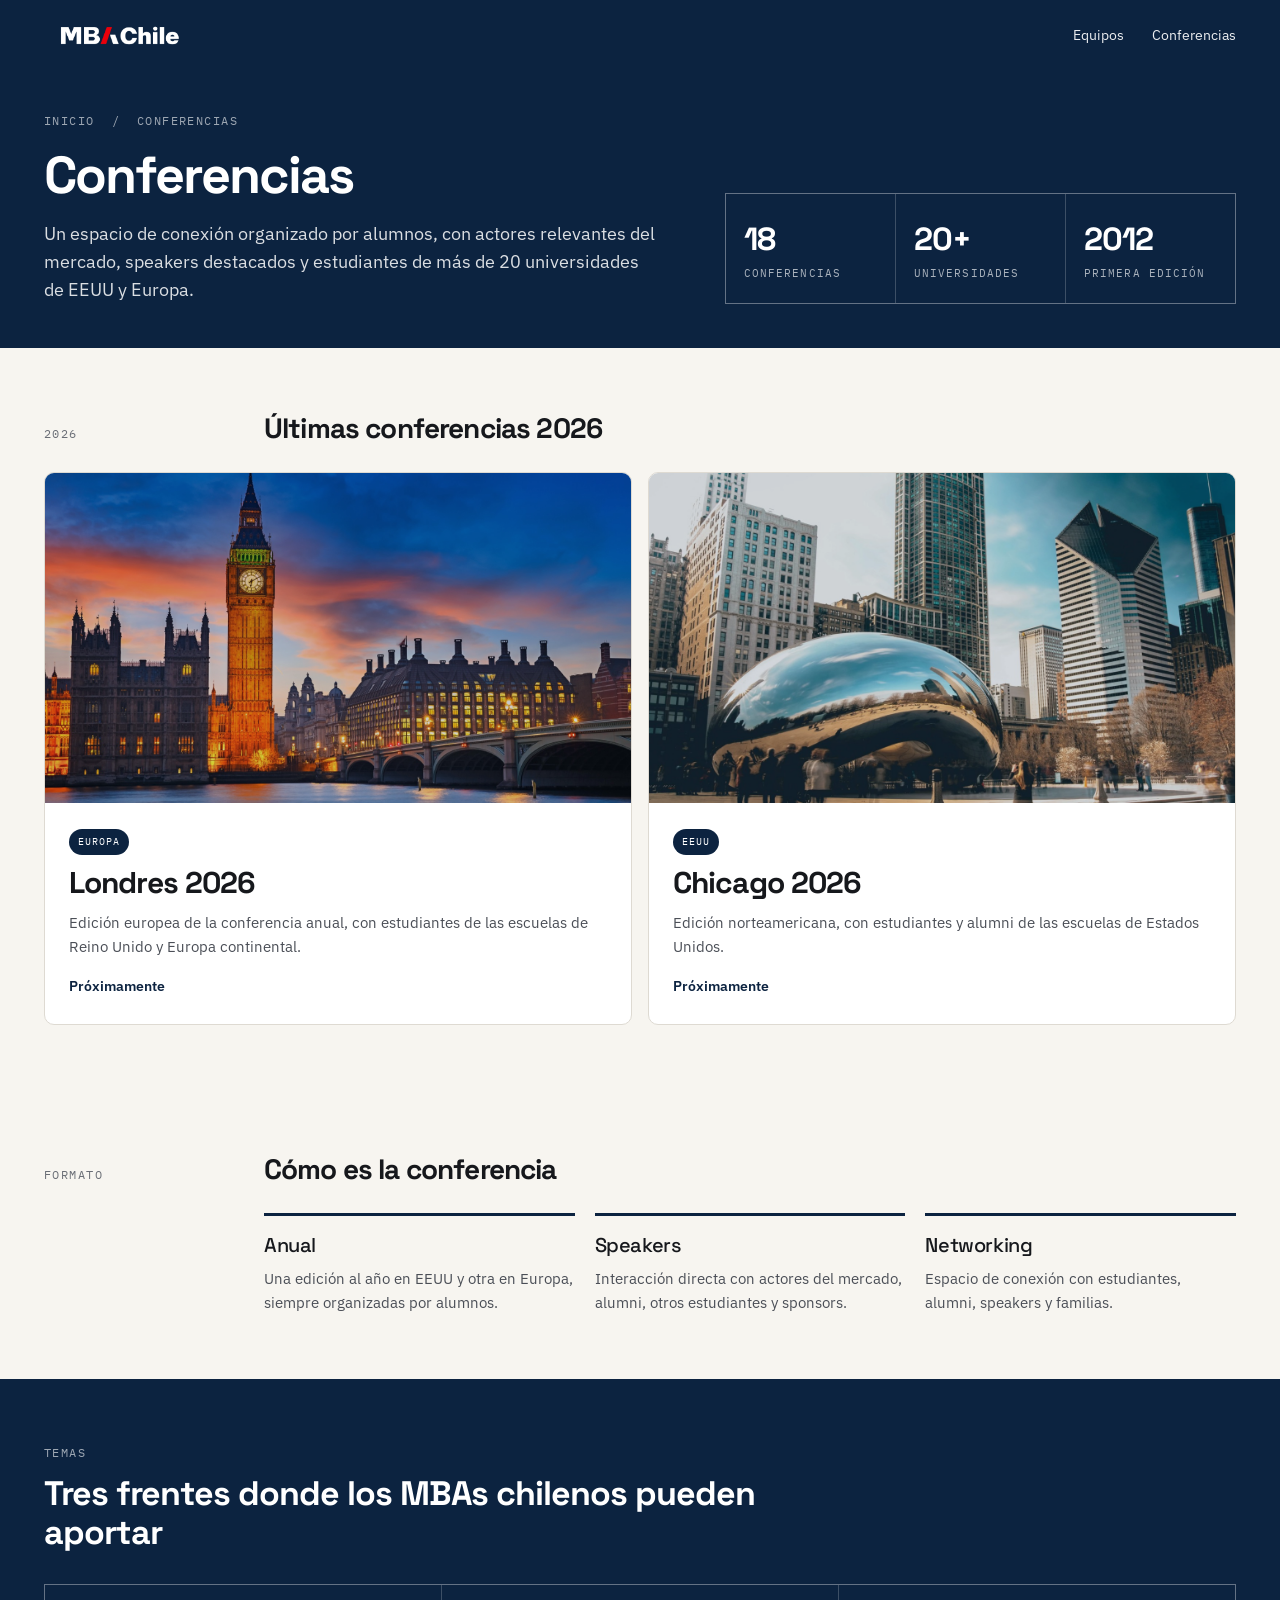
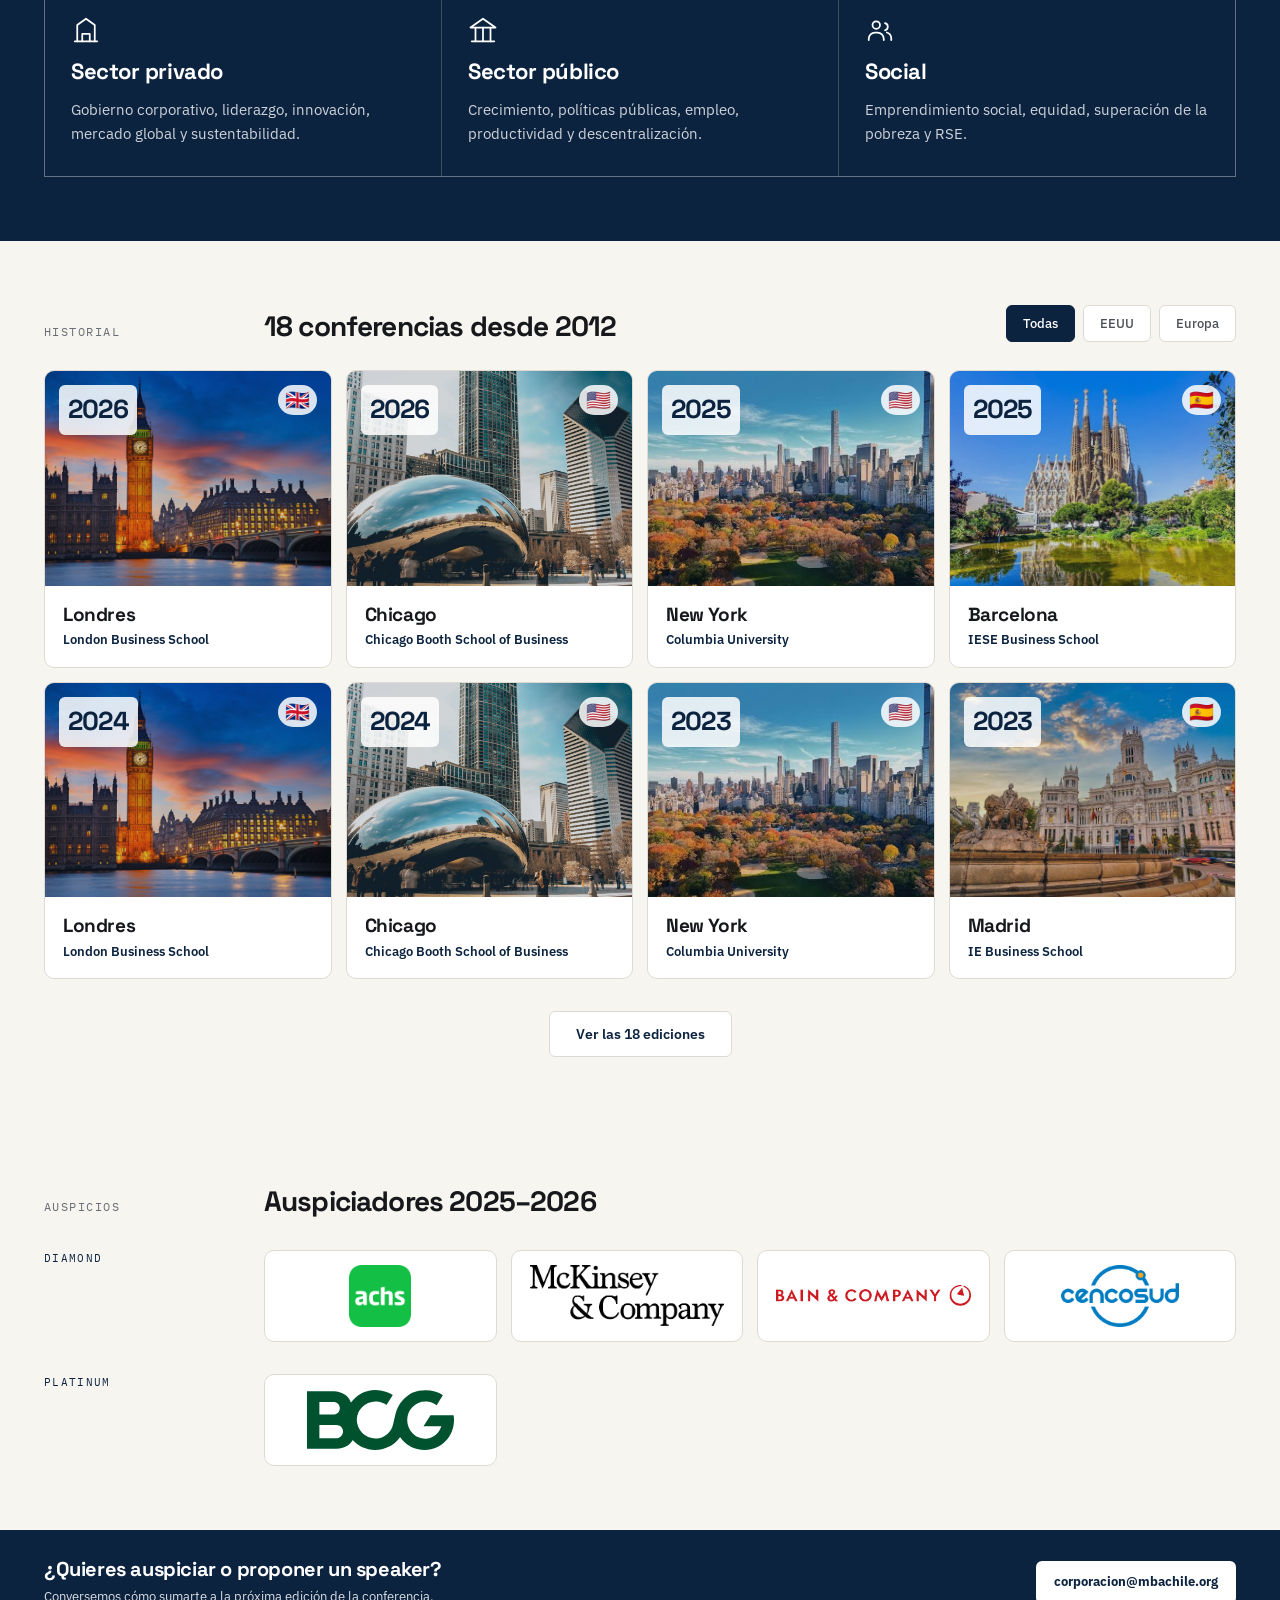
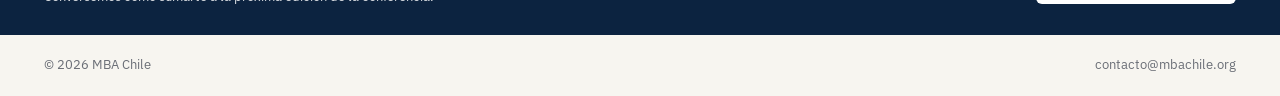
==== conferencias/index.html @ 824e89d0 "Agrega la página /conferencias según handoff de diseño - Nueva página con encabezado azul + contador" ====
<!DOCTYPE html>
<html lang="es">
<head>
  <meta charset="UTF-8">
  <meta name="viewport" content="width=device-width, initial-scale=1.0">
  <title>Conferencias — MBA Chile</title>
  <meta name="description" content="Un espacio de conexión organizado por alumnos, con actores relevantes del mercado, speakers destacados y estudiantes de más de 20 universidades de EEUU y Europa.">
  <link rel="preconnect" href="https://fonts.googleapis.com">
  <link rel="preconnect" href="https://fonts.gstatic.com" crossorigin>
  <link href="https://fonts.googleapis.com/css2?family=IBM+Plex+Sans:wght@300;400;500;600&family=IBM+Plex+Mono:wght@400;500&family=Space+Grotesk:wght@400;500;700&display=swap" rel="stylesheet">
  <link rel="stylesheet" href="../css/style.css">
</head>
<body>

  <div class="home-wrap">

    <header class="home-header">
      <a href="/" class="home-logo">
        <img src="../img/logo-blanco.png" alt="MBA Chile" class="home-logo-img">
      </a>
      <nav class="home-nav">
        <div class="home-nav-item">
          <a href="/#equipos">Equipos</a>
          <div class="home-nav-dropdown">
            <div class="home-nav-dropdown-inner">
              <a href="/directorio">Directorio</a>
            </div>
          </div>
        </div>
        <a href="/conferencias">Conferencias</a>
      </nav>
    </header>

    <main>
      <section class="dir-hero conf-hero">
        <div class="dir-hero-main">
          <div class="dir-breadcrumb"><a href="/">Inicio</a> &nbsp;/&nbsp; Conferencias</div>
          <h1>Conferencias</h1>
          <p>Un espacio de conexión organizado por alumnos, con actores relevantes del mercado, speakers destacados y estudiantes de más de 20 universidades de EEUU y Europa.</p>
        </div>
        <div class="dir-counters">
          <div class="dir-counter"><div class="dir-counter-num">18</div><div class="dir-counter-label">Conferencias</div></div>
          <div class="dir-counter"><div class="dir-counter-num">20+</div><div class="dir-counter-label">Universidades</div></div>
          <div class="dir-counter"><div class="dir-counter-num">2012</div><div class="dir-counter-label">Primera edición</div></div>
        </div>
      </section>

      <section class="home-section conf-stack-28">
        <div class="home-row home-row-baseline">
          <div class="home-label">2026</div>
          <h2 class="conf-h2">Últimas conferencias 2026</h2>
        </div>

        <div class="conf-latest-grid">
          <div class="conf-latest-card">
            <div class="conf-latest-photo has-photo" style="background-image: url('../img/conferencias/londres.jpg')"></div>
            <div class="conf-latest-body">
              <span class="conf-region-badge">EUROPA</span>
              <h3>Londres 2026</h3>
              <p>Edición europea de la conferencia anual, con estudiantes de las escuelas de Reino Unido y Europa continental.</p>
              <span class="conf-cta-link">Próximamente</span>
            </div>
          </div>

          <div class="conf-latest-card">
            <div class="conf-latest-photo has-photo" style="background-image: url('../img/conferencias/chicago.jpg')"></div>
            <div class="conf-latest-body">
              <span class="conf-region-badge">EEUU</span>
              <h3>Chicago 2026</h3>
              <p>Edición norteamericana, con estudiantes y alumni de las escuelas de Estados Unidos.</p>
              <span class="conf-cta-link">Próximamente</span>
            </div>
          </div>
        </div>
      </section>

      <section class="home-section conf-stack-28">
        <div class="home-row home-row-baseline">
          <div class="home-label">Formato</div>
          <h2 class="conf-h2">Cómo es la conferencia</h2>
        </div>

        <div class="home-row">
          <div></div>
          <div class="home-pilares-grid">
            <div class="home-pilar">
              <h3>Anual</h3>
              <p>Una edición al año en EEUU y otra en Europa, siempre organizadas por alumnos.</p>
            </div>
            <div class="home-pilar">
              <h3>Speakers</h3>
              <p>Interacción directa con actores del mercado, alumni, otros estudiantes y sponsors.</p>
            </div>
            <div class="home-pilar">
              <h3>Networking</h3>
              <p>Espacio de conexión con estudiantes, alumni, speakers y familias.</p>
            </div>
          </div>
        </div>
      </section>

      <section class="conf-temas">
        <div class="conf-temas-head">
          <span class="home-label conf-label-light">Temas</span>
          <h2 class="conf-h2 conf-temas-title">Tres frentes donde los MBAs chilenos pueden aportar</h2>
        </div>
        <div class="conf-temas-grid">
          <div class="conf-tema">
            <svg width="30" height="30" viewBox="0 0 24 24" fill="none" stroke="#fff" stroke-width="1.4" stroke-linecap="round" stroke-linejoin="round" aria-hidden="true"><path d="M3 21h18"></path><path d="M5 21V8l7-5 7 5v13"></path><path d="M9 21v-6h6v6"></path></svg>
            <h3>Sector privado</h3>
            <p>Gobierno corporativo, liderazgo, innovación, mercado global y sustentabilidad.</p>
          </div>
          <div class="conf-tema">
            <svg width="30" height="30" viewBox="0 0 24 24" fill="none" stroke="#fff" stroke-width="1.4" stroke-linecap="round" stroke-linejoin="round" aria-hidden="true"><path d="M3 21h18"></path><path d="M6 21V10m6 11V10m6 11V10"></path><path d="M2 10h20L12 3 2 10z"></path></svg>
            <h3>Sector público</h3>
            <p>Crecimiento, políticas públicas, empleo, productividad y descentralización.</p>
          </div>
          <div class="conf-tema">
            <svg width="30" height="30" viewBox="0 0 24 24" fill="none" stroke="#fff" stroke-width="1.4" stroke-linecap="round" stroke-linejoin="round" aria-hidden="true"><path d="M9 11a3 3 0 1 0 0-6 3 3 0 0 0 0 6z"></path><path d="M3 20v-1a5 5 0 0 1 5-5h2a5 5 0 0 1 5 5v1"></path><path d="M16 6.5a3 3 0 0 1 0 5.8"></path><path d="M17.5 14a5 5 0 0 1 3.5 4.8V20"></path></svg>
            <h3>Social</h3>
            <p>Emprendimiento social, equidad, superación de la pobreza y RSE.</p>
          </div>
        </div>
      </section>

      <section id="ediciones" class="home-section conf-historial">
        <div class="conf-historial-head">
          <div class="home-row home-row-baseline conf-historial-title-row">
            <div class="home-label">Historial</div>
            <h2 class="conf-h2">18 conferencias desde 2012</h2>
          </div>
          <div class="conf-filters" role="group" aria-label="Filtrar historial de conferencias">
            <button type="button" class="conf-filter-btn is-active" data-filter="todas" aria-pressed="true">Todas</button>
            <button type="button" class="conf-filter-btn" data-filter="EEUU" aria-pressed="false">EEUU</button>
            <button type="button" class="conf-filter-btn" data-filter="Europa" aria-pressed="false">Europa</button>
          </div>
        </div>

        <div class="conf-editions-grid" id="confEditionsGrid">
          <article class="conf-edition-card" data-region="Europa">
            <div class="conf-edition-photo has-photo" style="background-image: url('../img/conferencias/londres.jpg')"><span class="conf-edition-year">2026</span><span class="conf-edition-flag">🇬🇧</span></div>
            <div class="conf-edition-body"><h3>Londres</h3><div class="conf-edition-sede">London Business School</div></div>
          </article>
          <article class="conf-edition-card" data-region="EEUU">
            <div class="conf-edition-photo has-photo" style="background-image: url('../img/conferencias/chicago.jpg')"><span class="conf-edition-year">2026</span><span class="conf-edition-flag">🇺🇸</span></div>
            <div class="conf-edition-body"><h3>Chicago</h3><div class="conf-edition-sede">Chicago Booth School of Business</div></div>
          </article>
          <article class="conf-edition-card" data-region="EEUU">
            <div class="conf-edition-photo has-photo" style="background-image: url('../img/conferencias/new-york.jpg')"><span class="conf-edition-year">2025</span><span class="conf-edition-flag">🇺🇸</span></div>
            <div class="conf-edition-body"><h3>New York</h3><div class="conf-edition-sede">Columbia University</div></div>
          </article>
          <article class="conf-edition-card" data-region="Europa">
            <div class="conf-edition-photo has-photo" style="background-image: url('../img/conferencias/barcelona.jpg')"><span class="conf-edition-year">2025</span><span class="conf-edition-flag">🇪🇸</span></div>
            <div class="conf-edition-body"><h3>Barcelona</h3><div class="conf-edition-sede">IESE Business School</div></div>
          </article>
          <article class="conf-edition-card" data-region="Europa">
            <div class="conf-edition-photo has-photo" style="background-image: url('../img/conferencias/londres.jpg')"><span class="conf-edition-year">2024</span><span class="conf-edition-flag">🇬🇧</span></div>
            <div class="conf-edition-body"><h3>Londres</h3><div class="conf-edition-sede">London Business School</div></div>
          </article>
          <article class="conf-edition-card" data-region="EEUU">
            <div class="conf-edition-photo has-photo" style="background-image: url('../img/conferencias/chicago.jpg')"><span class="conf-edition-year">2024</span><span class="conf-edition-flag">🇺🇸</span></div>
            <div class="conf-edition-body"><h3>Chicago</h3><div class="conf-edition-sede">Chicago Booth School of Business</div></div>
          </article>
          <article class="conf-edition-card" data-region="EEUU">
            <div class="conf-edition-photo has-photo" style="background-image: url('../img/conferencias/new-york.jpg')"><span class="conf-edition-year">2023</span><span class="conf-edition-flag">🇺🇸</span></div>
            <div class="conf-edition-body"><h3>New York</h3><div class="conf-edition-sede">Columbia University</div></div>
          </article>
          <article class="conf-edition-card" data-region="Europa">
            <div class="conf-edition-photo has-photo" style="background-image: url('../img/conferencias/madrid.jpg')"><span class="conf-edition-year">2023</span><span class="conf-edition-flag">🇪🇸</span></div>
            <div class="conf-edition-body"><h3>Madrid</h3><div class="conf-edition-sede">IE Business School</div></div>
          </article>
          <article class="conf-edition-card" data-region="EEUU">
            <div class="conf-edition-photo has-photo" style="background-image: url('../img/conferencias/san-francisco.jpg')"><span class="conf-edition-year">2022</span><span class="conf-edition-flag">🇺🇸</span></div>
            <div class="conf-edition-body"><h3>San Francisco</h3><div class="conf-edition-sede">UC Berkeley · Haas School of Business</div></div>
          </article>
          <article class="conf-edition-card" data-region="Virtual">
            <div class="conf-edition-photo has-photo" style="background-image: url('../img/conferencias/online.jpg')"><span class="conf-edition-year">2021</span><span class="conf-edition-flag">🌐</span></div>
            <div class="conf-edition-body"><h3>Online</h3><div class="conf-edition-sede">Formato virtual</div></div>
          </article>
          <article class="conf-edition-card" data-region="EEUU">
            <div class="conf-edition-photo has-photo" style="background-image: url('../img/conferencias/new-york.jpg')"><span class="conf-edition-year">2019</span><span class="conf-edition-flag">🇺🇸</span></div>
            <div class="conf-edition-body"><h3>New York</h3><div class="conf-edition-sede">Columbia University</div></div>
          </article>
          <article class="conf-edition-card" data-region="EEUU">
            <div class="conf-edition-photo has-photo" style="background-image: url('../img/conferencias/chicago.jpg')"><span class="conf-edition-year">2018</span><span class="conf-edition-flag">🇺🇸</span></div>
            <div class="conf-edition-body"><h3>Chicago</h3><div class="conf-edition-sede">Chicago Booth School of Business</div></div>
          </article>
          <article class="conf-edition-card" data-region="EEUU">
            <div class="conf-edition-photo has-photo" style="background-image: url('../img/conferencias/durham.jpg')"><span class="conf-edition-year">2017</span><span class="conf-edition-flag">🇺🇸</span></div>
            <div class="conf-edition-body"><h3>Durham</h3><div class="conf-edition-sede">Duke Fuqua School of Business</div></div>
          </article>
          <article class="conf-edition-card" data-region="EEUU">
            <div class="conf-edition-photo has-photo" style="background-image: url('../img/conferencias/los-angeles.jpg')"><span class="conf-edition-year">2016</span><span class="conf-edition-flag">🇺🇸</span></div>
            <div class="conf-edition-body"><h3>Los Angeles</h3><div class="conf-edition-sede">UCLA Anderson School of Management</div></div>
          </article>
          <article class="conf-edition-card" data-region="EEUU">
            <div class="conf-edition-photo has-photo" style="background-image: url('../img/conferencias/chicago.jpg')"><span class="conf-edition-year">2015</span><span class="conf-edition-flag">🇺🇸</span></div>
            <div class="conf-edition-body"><h3>Chicago</h3><div class="conf-edition-sede">Kellogg School of Management</div></div>
          </article>
          <article class="conf-edition-card" data-region="EEUU">
            <div class="conf-edition-photo has-photo" style="background-image: url('../img/conferencias/boston.jpg')"><span class="conf-edition-year">2014</span><span class="conf-edition-flag">🇺🇸</span></div>
            <div class="conf-edition-body"><h3>Boston</h3><div class="conf-edition-sede">Universidad de Harvard</div></div>
          </article>
          <article class="conf-edition-card" data-region="EEUU">
            <div class="conf-edition-photo has-photo" style="background-image: url('../img/conferencias/chicago.jpg')"><span class="conf-edition-year">2013</span><span class="conf-edition-flag">🇺🇸</span></div>
            <div class="conf-edition-body"><h3>Chicago</h3><div class="conf-edition-sede">University of Chicago</div></div>
          </article>
          <article class="conf-edition-card" data-region="EEUU">
            <div class="conf-edition-photo has-photo" style="background-image: url('../img/conferencias/boston.jpg')"><span class="conf-edition-year">2012</span><span class="conf-edition-flag">🇺🇸</span></div>
            <div class="conf-edition-body"><h3>Boston</h3><div class="conf-edition-sede">Massachusetts Institute of Technology</div></div>
          </article>
        </div>

        <div class="conf-vermas-wrap" id="confVerMasWrap">
          <button type="button" class="conf-vermas-btn" id="confVerMasBtn">Ver las 18 ediciones</button>
        </div>
      </section>

      <section class="home-section conf-stack-32">
        <div class="home-row home-row-baseline">
          <div class="home-label">Auspicios</div>
          <h2 class="conf-h2">Auspiciadores 2025–2026</h2>
        </div>

        <div class="conf-sponsor-tier">
          <div class="conf-tier-label conf-tier-label-azul">Diamond</div>
          <div class="conf-logo-grid">
            <div class="conf-logo-slot"><img src="../img/sponsors/achs.png" alt="ACHS"></div>
            <div class="conf-logo-slot"><img src="../img/sponsors/mckinsey.png" alt="McKinsey & Company"></div>
            <div class="conf-logo-slot"><img src="../img/sponsors/bain.png" alt="Bain & Company"></div>
            <div class="conf-logo-slot"><img src="../img/sponsors/cencosud.png" alt="Cencosud"></div>
          </div>
        </div>

        <div class="conf-sponsor-tier">
          <div class="conf-tier-label conf-tier-label-azul">Platinum</div>
          <div class="conf-logo-grid">
            <div class="conf-logo-slot"><img src="../img/sponsors/bcg.svg" alt="BCG"></div>
          </div>
        </div>
      </section>

      <section id="contacto" class="dir-cta">
        <div>
          <h2>¿Quieres auspiciar o proponer un speaker?</h2>
          <p>Conversemos cómo sumarte a la próxima edición de la conferencia.</p>
        </div>
        <a href="mailto:corporacion@mbachile.org" class="dir-cta-btn">corporacion@mbachile.org</a>
      </section>
    </main>

    <footer class="home-footer">
      <span>© <span id="year"></span> MBA Chile</span>
      <a href="mailto:contacto@mbachile.org">contacto@mbachile.org</a>
    </footer>

  </div>

  <script src="../js/main.js"></script>
  <script src="../js/conferencias.js"></script>
</body>
</html>
---- css/style.css ----
/* ============ Variables / tema ============ */
:root {
  --color-bg-dark: #1a1d33;
  --color-bg-dark-alt: #21254a;
  --color-bg-light: #ffffff;
  --color-text-light: #ffffff;
  --color-text-muted: #abadbd;
  --color-text-dark: #1a1d33;
  --color-accent: #e0293a;
  --font-main: 'Jost', -apple-system, 'Segoe UI', Roboto, Arial, sans-serif;
}

/* ============ Reset básico ============ */
* { box-sizing: border-box; margin: 0; padding: 0; }

html { scroll-behavior: smooth; }

body {
  font-family: var(--font-main);
  color: var(--color-text-dark);
  background: var(--color-bg-light);
  line-height: 1.6;
}

img { max-width: 100%; display: block; }

a { text-decoration: none; color: inherit; }

ul { list-style: none; }

h1, h2, h3 {
  font-weight: 600;
  line-height: 1.15;
}

/* ============================================================
   HOME — rediseño (mbachile.org)
   Namespaced under .home-wrap to avoid touching shared/legacy
   classes (.hero, .logo, .container, /directorio, etc.)
   ============================================================ */
.home-wrap {
  --mba-azul: #0C2340;
  --mba-tinta: #16181C;
  --mba-tinta-media: #4B4F57;
  --mba-tinta-suave: #6A6E76;
  --mba-hueso: #F7F5F0;
  --mba-borde: #DEDAD2;
  --content-pad: max(44px, calc((100% - 1440px) / 2 + 44px));

  overflow: hidden;
  background: var(--mba-hueso);
  color: var(--mba-tinta);
  font-family: 'IBM Plex Sans', system-ui, sans-serif;
}

.home-wrap a { color: inherit; text-decoration: none; }
.home-wrap a:hover { opacity: .78; }
.home-wrap h1, .home-wrap h2, .home-wrap h3 { font-weight: 700; line-height: 1.15; }

/* ---- Header ---- */
.home-header {
  display: flex;
  align-items: center;
  justify-content: space-between;
  padding: 10px var(--content-pad);
  background: var(--mba-azul);
}

.home-logo { display: flex; align-items: center; }
.home-logo-img { height: 51px; width: auto; display: block; }

.home-nav { display: flex; gap: 28px; font-size: 14px; color: rgba(255,255,255,.92); }

.home-nav-item { position: relative; }

.home-nav-dropdown {
  position: absolute;
  top: 100%;
  right: 0;
  padding-top: 12px;
  opacity: 0;
  visibility: hidden;
  transform: translateY(-4px);
  transition: opacity .15s ease, transform .15s ease, visibility .15s;
  z-index: 20;
}

.home-nav-item:hover .home-nav-dropdown,
.home-nav-item:focus-within .home-nav-dropdown {
  opacity: 1;
  visibility: visible;
  transform: translateY(0);
}

.home-nav-dropdown-inner {
  background: #fff;
  border: 1px solid var(--mba-borde);
  border-radius: 8px;
  padding: 6px;
  min-width: 150px;
  box-shadow: 0 12px 24px rgba(12,35,64,.18);
}

.home-nav-dropdown a {
  display: block;
  padding: 8px 12px;
  border-radius: 6px;
  font-size: 14px;
  color: var(--mba-tinta);
}
.home-nav-dropdown a:hover { background: var(--mba-hueso); opacity: 1; }

/* ---- Hero ---- */
.home-hero {
  position: relative;
  min-height: 406px;
  display: flex;
  align-items: center;
  background-color: var(--mba-azul);
  background-image: url('../img/foto-comunidad.png');
  background-size: cover;
  background-position: center 35%;
}

.home-hero-veil { position: absolute; inset: 0; }
.home-hero-veil-1 {
  background: linear-gradient(90deg, rgba(10,30,58,.93) 0%, rgba(10,30,58,.86) 48%, rgba(10,30,58,.62) 100%);
  mix-blend-mode: multiply;
}
.home-hero-veil-2 {
  background: linear-gradient(90deg, rgba(12,35,64,.55) 0%, rgba(12,35,64,.18) 60%, rgba(12,35,64,.35) 100%);
}

.home-hero-content {
  position: relative;
  padding: 56px var(--content-pad);
  display: flex;
  flex-direction: column;
  gap: 18px;
  align-items: flex-start;
  color: #fff;
}

.home-hero-content h1 {
  margin: 0;
  font-family: 'Space Grotesk', sans-serif;
  font-weight: 700;
  font-size: 42px;
  line-height: 1.1;
  letter-spacing: -.03em;
  max-width: 27ch;
  text-wrap: balance;
}

.home-hero-content p {
  margin: 0;
  font-size: 19px;
  line-height: 1.55;
  color: #fff;
  max-width: 56ch;
}

/* ---- Sección genérica (misión/pilares, equipos, mapa) ---- */
.home-section { padding: 64px var(--content-pad); }

/* ---- Misión + Pilares ---- */
.home-mission-pilares {
  background: #fff;
  border-bottom: 1px solid var(--mba-borde);
  display: flex;
  flex-direction: column;
  gap: 44px;
}

.home-row {
  display: grid;
  grid-template-columns: 180px 1fr;
  gap: 40px;
  align-items: start;
}

.home-label {
  font-family: 'IBM Plex Mono', monospace;
  font-size: 12px;
  letter-spacing: .12em;
  text-transform: uppercase;
  color: var(--mba-tinta-suave);
}

.home-mission-text {
  margin: 0;
  font-family: 'Space Grotesk', sans-serif;
  font-weight: 400;
  font-size: 18px;
  line-height: 1.5;
  letter-spacing: -.01em;
  max-width: none;
  text-wrap: pretty;
}

.home-pilares-grid {
  display: grid;
  grid-template-columns: repeat(3, minmax(0,1fr));
  gap: 20px;
}

.home-pilar {
  border-top: 3px solid var(--mba-azul);
  padding-top: 18px;
  display: flex;
  flex-direction: column;
  gap: 10px;
}

.home-pilar h3 {
  margin: 0;
  font-family: 'Space Grotesk', sans-serif;
  font-weight: 500;
  font-size: 20px;
  letter-spacing: -.02em;
}

.home-pilar p {
  margin: 0;
  font-size: 15px;
  line-height: 1.6;
  color: var(--mba-tinta-media);
}

/* ---- Equipos ---- */
.home-equipos { display: flex; flex-direction: column; gap: 24px; }

.home-equipos-header {
  display: flex;
  align-items: baseline;
  justify-content: space-between;
}

.home-equipos-header h2 {
  margin: 0;
  font-family: 'Space Grotesk', sans-serif;
  font-size: 34px;
  letter-spacing: -.03em;
}

.home-equipos-header span {
  font-size: 14px;
  color: var(--mba-tinta-suave);
}

.home-equipos-grid {
  display: grid;
  grid-template-columns: repeat(2, minmax(0,1fr));
  gap: 14px;
}

.home-team-card {
  background: #fff;
  border: 1px solid var(--mba-borde);
  border-radius: 10px;
  padding: 24px;
  display: flex;
  flex-direction: column;
  gap: 8px;
}

.home-team-card-top {
  display: flex;
  align-items: center;
  justify-content: space-between;
}

.home-team-card h3 {
  margin: 0;
  font-family: 'Space Grotesk', sans-serif;
  font-size: 19px;
  letter-spacing: -.02em;
}

.home-team-card p {
  margin: 0;
  font-size: 14px;
  line-height: 1.6;
  color: var(--mba-tinta-media);
}

.home-badge {
  font-family: 'IBM Plex Mono', monospace;
  font-size: 10px;
  letter-spacing: .1em;
  color: var(--mba-tinta-suave);
  border: 1px solid var(--mba-borde);
  padding: 3px 8px;
  border-radius: 100px;
}

.home-directorio-card {
  grid-column: span 2;
  background: var(--mba-azul);
  color: #fff;
  border-radius: 10px;
  padding: 24px;
  display: flex;
  align-items: center;
  justify-content: space-between;
  gap: 20px;
}

.home-directorio-card h3 {
  margin: 0;
  font-family: 'Space Grotesk', sans-serif;
  font-size: 19px;
  letter-spacing: -.02em;
  color: #fff;
}

.home-directorio-card p {
  margin: 6px 0 0;
  font-size: 14px;
  color: rgba(255,255,255,.72);
}

.home-directorio-card > span {
  font-size: 14px;
  font-weight: 600;
  color: #fff;
  flex-shrink: 0;
}

/* ---- Mapa ---- */
.home-map {
  background: #fff;
  border-top: 1px solid var(--mba-borde);
  display: flex;
  flex-direction: column;
  gap: 24px;
}
.home-map[hidden] { display: none; }

.home-map-header {
  display: flex;
  align-items: baseline;
  justify-content: space-between;
  gap: 24px;
}

.home-map-header h2 {
  margin: 0;
  font-family: 'Space Grotesk', sans-serif;
  font-size: 34px;
  letter-spacing: -.03em;
}

.home-map-header a {
  font-size: 14px;
  font-weight: 600;
  color: var(--mba-azul);
}

.home-map-placeholder {
  height: 300px;
  border-radius: 10px;
  border: 1px solid var(--mba-borde);
  background-image:
    repeating-linear-gradient(90deg, rgba(12,35,64,.08) 0 1px, transparent 1px 24px),
    repeating-linear-gradient(0deg, rgba(12,35,64,.08) 0 1px, transparent 1px 24px);
  display: flex;
  align-items: flex-end;
  padding: 20px;
}

.home-map-placeholder span {
  font-family: 'IBM Plex Mono', monospace;
  font-size: 11px;
  letter-spacing: .08em;
  color: var(--mba-tinta-suave);
}

/* ---- Suscripción ---- */
.home-subscribe {
  background: var(--mba-azul);
  color: #fff;
  padding: 56px var(--content-pad);
  display: grid;
  grid-template-columns: 1fr 1fr;
  gap: 40px;
  align-items: center;
}

.home-subscribe h2 {
  margin: 0 0 10px;
  font-family: 'Space Grotesk', sans-serif;
  font-size: 22px;
  letter-spacing: -.02em;
}

.home-subscribe p {
  margin: 0;
  font-size: 14px;
  color: rgba(255,255,255,.85);
}

.home-subscribe-form {
  display: flex;
  gap: 10px;
}

.home-subscribe-form input {
  flex: 1;
  background: rgba(255,255,255,.12);
  border: 1px solid rgba(255,255,255,.32);
  border-radius: 6px;
  padding: 12px 14px;
  font-size: 13px;
  color: #fff;
  font-family: 'IBM Plex Sans', sans-serif;
}
.home-subscribe-form input::placeholder { color: rgba(255,255,255,.78); }
.home-subscribe-form input:focus { outline: none; border-color: #fff; }

.home-subscribe-form button {
  background: #fff;
  color: var(--mba-azul);
  font-weight: 700;
  font-size: 13px;
  padding: 12px 20px;
  border-radius: 6px;
  border: none;
  cursor: pointer;
  font-family: 'IBM Plex Sans', sans-serif;
  flex-shrink: 0;
}

/* ---- Footer ---- */
.home-footer {
  padding: 20px var(--content-pad);
  display: flex;
  justify-content: space-between;
  font-size: 13px;
  color: var(--mba-tinta-suave);
}

/* ---- Responsive ---- */
@media (max-width: 900px) {
  .home-row { grid-template-columns: 1fr; gap: 12px; }
  .home-pilares-grid { grid-template-columns: 1fr; }
  .home-equipos-grid { grid-template-columns: 1fr; }
  .home-directorio-card { grid-column: span 1; }
  .home-subscribe { grid-template-columns: 1fr; }
}

@media (max-width: 700px) {
  .home-header,
  .home-hero-content,
  .home-section,
  .home-subscribe,
  .home-footer {
    padding-left: 20px;
    padding-right: 20px;
  }

  .home-hero { min-height: 322px; }
  .home-hero-veil-1 {
    background: linear-gradient(180deg, rgba(10,30,58,.93) 0%, rgba(10,30,58,.86) 48%, rgba(10,30,58,.62) 100%);
  }
  .home-hero-veil-2 {
    background: linear-gradient(180deg, rgba(12,35,64,.55) 0%, rgba(12,35,64,.18) 60%, rgba(12,35,64,.35) 100%);
  }
  .home-hero-content h1 { font-size: clamp(24px, 7vw, 42px); max-width: 22ch; }

  .home-equipos-header h2,
  .home-map-header h2 { font-size: 26px; }

  .home-directorio-card { flex-direction: column; align-items: flex-start; }

  .home-subscribe-form { flex-direction: column; }
}

/* ============================================================
   DIRECTORIO — rediseño (mbachile.org/directorio)
   ============================================================ */
.dir-hero {
  background: var(--mba-azul, #0C2340);
  color: #fff;
  padding: 40px var(--content-pad, 44px) 44px;
  display: grid;
  grid-template-columns: 1.1fr .9fr;
  gap: 56px;
  align-items: end;
}

.dir-hero-main {
  display: flex;
  flex-direction: column;
  gap: 18px;
}

.dir-breadcrumb {
  font-family: 'IBM Plex Mono', monospace;
  font-size: 12px;
  letter-spacing: .12em;
  text-transform: uppercase;
  color: rgba(255,255,255,.6);
}

.dir-hero-main h1 {
  margin: 0;
  font-family: 'Space Grotesk', sans-serif;
  font-weight: 700;
  font-size: 56px;
  line-height: 1.04;
  letter-spacing: -.035em;
}

.dir-hero-main p {
  margin: 0;
  font-size: 18px;
  line-height: 1.55;
  color: rgba(255,255,255,.85);
  max-width: 52ch;
}

.dir-counters {
  display: grid;
  grid-template-columns: repeat(3, 1fr);
  gap: 1px;
  background: rgba(255,255,255,.2);
  border: 1px solid rgba(255,255,255,.2);
}

.dir-counter {
  background: var(--mba-azul, #0C2340);
  padding: 20px 18px;
}

.dir-counter-num {
  font-family: 'Space Grotesk', sans-serif;
  font-size: 32px;
  font-weight: 700;
  letter-spacing: -.03em;
}

.dir-counter-label {
  font-family: 'IBM Plex Mono', monospace;
  font-size: 11px;
  letter-spacing: .1em;
  text-transform: uppercase;
  color: rgba(255,255,255,.65);
}

.dir-section {
  background: #fff;
  border-bottom: 1px solid var(--mba-borde, #DEDAD2);
  padding: 64px var(--content-pad, 44px);
}

.dir-grid {
  display: grid;
  grid-template-columns: repeat(5, minmax(0,1fr));
  gap: 12px;
}

.member-card {
  border: 1px solid var(--mba-borde, #DEDAD2);
  border-radius: 10px;
  overflow: hidden;
  display: flex;
  flex-direction: column;
}

.member-photo {
  aspect-ratio: 4 / 3;
  background-color: #ECE8E0;
  background-position: center;
  background-size: cover;
}

.member-body {
  padding: 14px;
  display: flex;
  flex-direction: column;
  gap: 7px;
  flex: 1;
}

.member-top {
  display: flex;
  align-items: flex-start;
  justify-content: space-between;
  gap: 8px;
}

.member-top h3 {
  margin: 0;
  font-family: 'Space Grotesk', sans-serif;
  font-size: 15px;
  letter-spacing: -.02em;
}

.member-linkedin {
  display: inline-flex;
  align-items: center;
  justify-content: center;
  flex-shrink: 0;
  border: 1px solid var(--mba-borde, #DEDAD2);
  border-radius: 100px;
  padding: 5px;
}
.member-linkedin img { width: 10px; height: 10px; }

.member-role {
  font-size: 11px;
  font-weight: 600;
  color: var(--mba-azul, #0C2340);
  letter-spacing: .01em;
}

.member-chips {
  margin-top: auto;
  display: flex;
  flex-wrap: wrap;
  gap: 5px;
  padding-top: 4px;
}

.chip {
  font-family: 'IBM Plex Mono', monospace;
  font-size: 9.5px;
  letter-spacing: .04em;
  background: #F2EFE9;
  color: var(--mba-tinta-media, #4B4F57);
  padding: 4px 7px;
  border-radius: 4px;
}

.dir-cta {
  background: var(--mba-azul, #0C2340);
  color: #fff;
  padding: 28px var(--content-pad, 44px);
  display: grid;
  grid-template-columns: 1fr auto;
  gap: 40px;
  align-items: center;
}

.dir-cta h2 {
  margin: 0 0 6px;
  font-family: 'Space Grotesk', sans-serif;
  font-size: 20px;
  letter-spacing: -.02em;
}

.dir-cta p {
  margin: 0;
  font-size: 13px;
  color: rgba(255,255,255,.85);
}

.dir-cta a.dir-cta-btn {
  background: #fff;
  color: var(--mba-azul, #0C2340);
  font-weight: 700;
  font-size: 13px;
  padding: 11px 18px;
  border-radius: 6px;
  white-space: nowrap;
}

/* ---- Responsive ---- */
@media (max-width: 1100px) {
  .dir-grid { grid-template-columns: repeat(3, 1fr); }
}

@media (max-width: 900px) {
  .dir-hero { grid-template-columns: 1fr; align-items: start; }
  .dir-cta { grid-template-columns: 1fr; }
  .dir-grid { grid-template-columns: repeat(2, 1fr); }
}

@media (max-width: 700px) {
  .dir-hero,
  .dir-section,
  .dir-cta {
    padding-left: 20px;
    padding-right: 20px;
  }
  .dir-hero-main h1 { font-size: clamp(34px, 9vw, 56px); }
}

@media (max-width: 500px) {
  .dir-grid { grid-template-columns: 1fr; }
}

/* ============================================================
   CONFERENCIAS — rediseño (mbachile.org/conferencias)
   ============================================================ */
.conf-hero .dir-hero-main h1 { font-size: 52px; }
.conf-hero .dir-hero-main p { max-width: 56ch; }

.home-row-baseline { align-items: baseline; }

.conf-stack-28 { display: flex; flex-direction: column; gap: 28px; }
.conf-stack-32 { display: flex; flex-direction: column; gap: 32px; }

.conf-h2 {
  margin: 0;
  font-family: 'Space Grotesk', sans-serif;
  font-weight: 700;
  font-size: 28px;
  letter-spacing: -.03em;
}

/* ---- Últimas conferencias ---- */
.conf-latest-grid {
  display: grid;
  grid-template-columns: repeat(2, minmax(0,1fr));
  gap: 16px;
}

.conf-latest-card {
  border: 1px solid var(--mba-borde, #DEDAD2);
  border-radius: 10px;
  overflow: hidden;
  display: flex;
  flex-direction: column;
  background: #fff;
}

.conf-latest-photo {
  aspect-ratio: 16 / 9;
  background-color: #ECE8E0;
  background-image: repeating-linear-gradient(135deg, rgba(12,35,64,.10) 0 10px, transparent 10px 20px);
  background-position: center;
  background-size: cover;
  display: flex;
  align-items: flex-end;
  padding: 16px;
}
.conf-latest-photo.has-photo { box-shadow: inset 0 0 0 999px rgba(12,35,64,.18); }
.conf-latest-photo span {
  font-family: 'IBM Plex Mono', monospace;
  font-size: 11px;
  letter-spacing: .08em;
  color: var(--mba-tinta-suave, #6A6E76);
}

.conf-latest-body {
  padding: 26px 24px;
  display: flex;
  flex-direction: column;
  gap: 12px;
}

.conf-region-badge {
  align-self: flex-start;
  font-family: 'IBM Plex Mono', monospace;
  font-size: 10px;
  letter-spacing: .1em;
  background: var(--mba-azul, #0C2340);
  color: #fff;
  padding: 5px 9px;
  border-radius: 100px;
}

.conf-latest-body h3 {
  margin: 0;
  font-family: 'Space Grotesk', sans-serif;
  font-weight: 700;
  font-size: 30px;
  letter-spacing: -.03em;
  line-height: 1.08;
}

.conf-latest-body p {
  margin: 0;
  font-size: 15px;
  line-height: 1.6;
  color: var(--mba-tinta-media, #4B4F57);
}

.conf-latest-card .conf-cta-link {
  font-size: 14px;
  font-weight: 600;
  color: var(--mba-azul, #0C2340);
  padding-top: 4px;
}

/* ---- Temas ---- */
.conf-temas {
  background: var(--mba-azul, #0C2340);
  color: #fff;
  padding: 64px var(--content-pad, 44px);
  display: flex;
  flex-direction: column;
  gap: 32px;
}

.conf-temas-head {
  display: flex;
  flex-direction: column;
  gap: 12px;
}

.conf-label-light { color: rgba(255,255,255,.6); }

.conf-temas-title { font-size: 34px; max-width: 34ch; }

.conf-temas-grid {
  display: grid;
  grid-template-columns: repeat(3, minmax(0,1fr));
  gap: 1px;
  background: rgba(255,255,255,.2);
  border: 1px solid rgba(255,255,255,.2);
}

.conf-tema {
  background: var(--mba-azul, #0C2340);
  padding: 30px 26px;
  display: flex;
  flex-direction: column;
  gap: 14px;
}

.conf-tema h3 {
  margin: 0;
  font-family: 'Space Grotesk', sans-serif;
  font-weight: 700;
  font-size: 22px;
  letter-spacing: -.02em;
}

.conf-tema p {
  margin: 0;
  font-size: 15px;
  line-height: 1.6;
  color: rgba(255,255,255,.8);
}

/* ---- Historial ---- */
.conf-historial { display: flex; flex-direction: column; gap: 24px; }

.conf-historial-head {
  display: flex;
  flex-direction: column;
  gap: 16px;
  margin-bottom: 4px;
}

@media (min-width: 701px) {
  .conf-historial-head {
    flex-direction: row;
    align-items: flex-end;
    justify-content: space-between;
    flex-wrap: wrap;
    gap: 24px;
  }
  .conf-historial-title-row { flex: 1; min-width: 280px; }
}

.conf-filters { display: flex; gap: 8px; flex-wrap: wrap; }

.conf-filter-btn {
  font-family: 'IBM Plex Sans', sans-serif;
  font-size: 13px;
  font-weight: 500;
  border-radius: 6px;
  padding: 9px 16px;
  cursor: pointer;
  border: 1px solid var(--mba-borde, #DEDAD2);
  background: #fff;
  color: var(--mba-tinta-media, #4B4F57);
}
.conf-filter-btn.is-active {
  background: var(--mba-azul, #0C2340);
  color: #fff;
  border-color: var(--mba-azul, #0C2340);
}
.conf-filter-btn:hover { opacity: .78; }

.conf-editions-grid {
  display: grid;
  grid-template-columns: repeat(4, minmax(0,1fr));
  gap: 14px;
}

.conf-edition-card {
  border: 1px solid var(--mba-borde, #DEDAD2);
  border-radius: 10px;
  overflow: hidden;
  display: flex;
  flex-direction: column;
  background: #fff;
}
.conf-edition-card[hidden] { display: none; }

.conf-edition-photo {
  aspect-ratio: 4 / 3;
  background-color: #ECE8E0;
  background-image: repeating-linear-gradient(135deg, rgba(12,35,64,.08) 0 10px, transparent 10px 20px);
  background-position: center;
  background-size: cover;
  display: flex;
  align-items: flex-start;
  justify-content: space-between;
  padding: 14px;
}
.conf-edition-photo.has-photo { box-shadow: inset 0 0 0 999px rgba(12,35,64,.18); }

.conf-edition-year {
  font-family: 'Space Grotesk', sans-serif;
  font-weight: 700;
  font-size: 26px;
  letter-spacing: -.03em;
  color: var(--mba-azul, #0C2340);
}

.conf-edition-photo.has-photo .conf-edition-year {
  background: rgba(255,255,255,.85);
  padding: 4px 9px;
  border-radius: 6px;
}

.conf-edition-flag {
  font-size: 20px;
  line-height: 1;
  background: rgba(255,255,255,.85);
  padding: 5px 7px;
  border-radius: 100px;
}

.conf-edition-body {
  padding: 18px;
  display: flex;
  flex-direction: column;
  gap: 6px;
  flex: 1;
}

.conf-edition-body h3 {
  margin: 0;
  font-family: 'Space Grotesk', sans-serif;
  font-size: 19px;
  letter-spacing: -.02em;
}

.conf-edition-sede {
  font-size: 13px;
  font-weight: 600;
  color: var(--mba-azul, #0C2340);
  line-height: 1.35;
}

.conf-vermas-wrap {
  display: flex;
  justify-content: center;
  padding-top: 8px;
}
.conf-vermas-wrap[hidden] { display: none; }

.conf-vermas-btn {
  font-family: 'IBM Plex Sans', sans-serif;
  font-size: 14px;
  font-weight: 600;
  color: var(--mba-azul, #0C2340);
  background: #fff;
  border: 1px solid var(--mba-borde, #DEDAD2);
  border-radius: 6px;
  padding: 13px 26px;
  cursor: pointer;
}
.conf-vermas-btn:hover { background: #F2EFE9; opacity: 1; }

/* ---- Auspiciadores ---- */
.conf-sponsor-tier {
  display: grid;
  grid-template-columns: 180px 1fr;
  gap: 40px;
}

.conf-tier-label {
  font-family: 'IBM Plex Mono', monospace;
  font-size: 11px;
  letter-spacing: .12em;
  text-transform: uppercase;
  color: var(--mba-tinta-suave, #6A6E76);
}
.conf-tier-label-azul { color: var(--mba-azul, #0C2340); }

.conf-logo-grid {
  display: grid;
  grid-template-columns: repeat(4, minmax(0,1fr));
  gap: 14px;
}

.conf-logo-slot {
  height: 92px;
  background: #fff;
  border: 1px solid var(--mba-borde, #DEDAD2);
  border-radius: 10px;
  padding: 14px 18px;
  display: flex;
  align-items: center;
  justify-content: center;
  font-family: 'IBM Plex Mono', monospace;
  font-size: 10px;
  letter-spacing: .08em;
  color: #9A9690;
}
.conf-logo-slot img { max-width: 100%; max-height: 100%; object-fit: contain; }

/* ---- Responsive ---- */
@media (max-width: 1100px) {
  .conf-editions-grid { grid-template-columns: repeat(3, 1fr); }
}

@media (max-width: 900px) {
  .conf-latest-grid { grid-template-columns: 1fr; }
  .conf-temas-grid { grid-template-columns: 1fr; }
  .conf-sponsor-tier { grid-template-columns: 1fr; gap: 10px; }
  .conf-logo-grid { grid-template-columns: repeat(3, 1fr); }
}

@media (max-width: 800px) {
  .conf-editions-grid { grid-template-columns: repeat(2, 1fr); }
}

@media (max-width: 700px) {
  .conf-temas { padding-left: 20px; padding-right: 20px; }
}

@media (max-width: 600px) {
  .conf-logo-grid { grid-template-columns: repeat(2, 1fr); }
}

@media (max-width: 520px) {
  .conf-editions-grid { grid-template-columns: 1fr; }
}
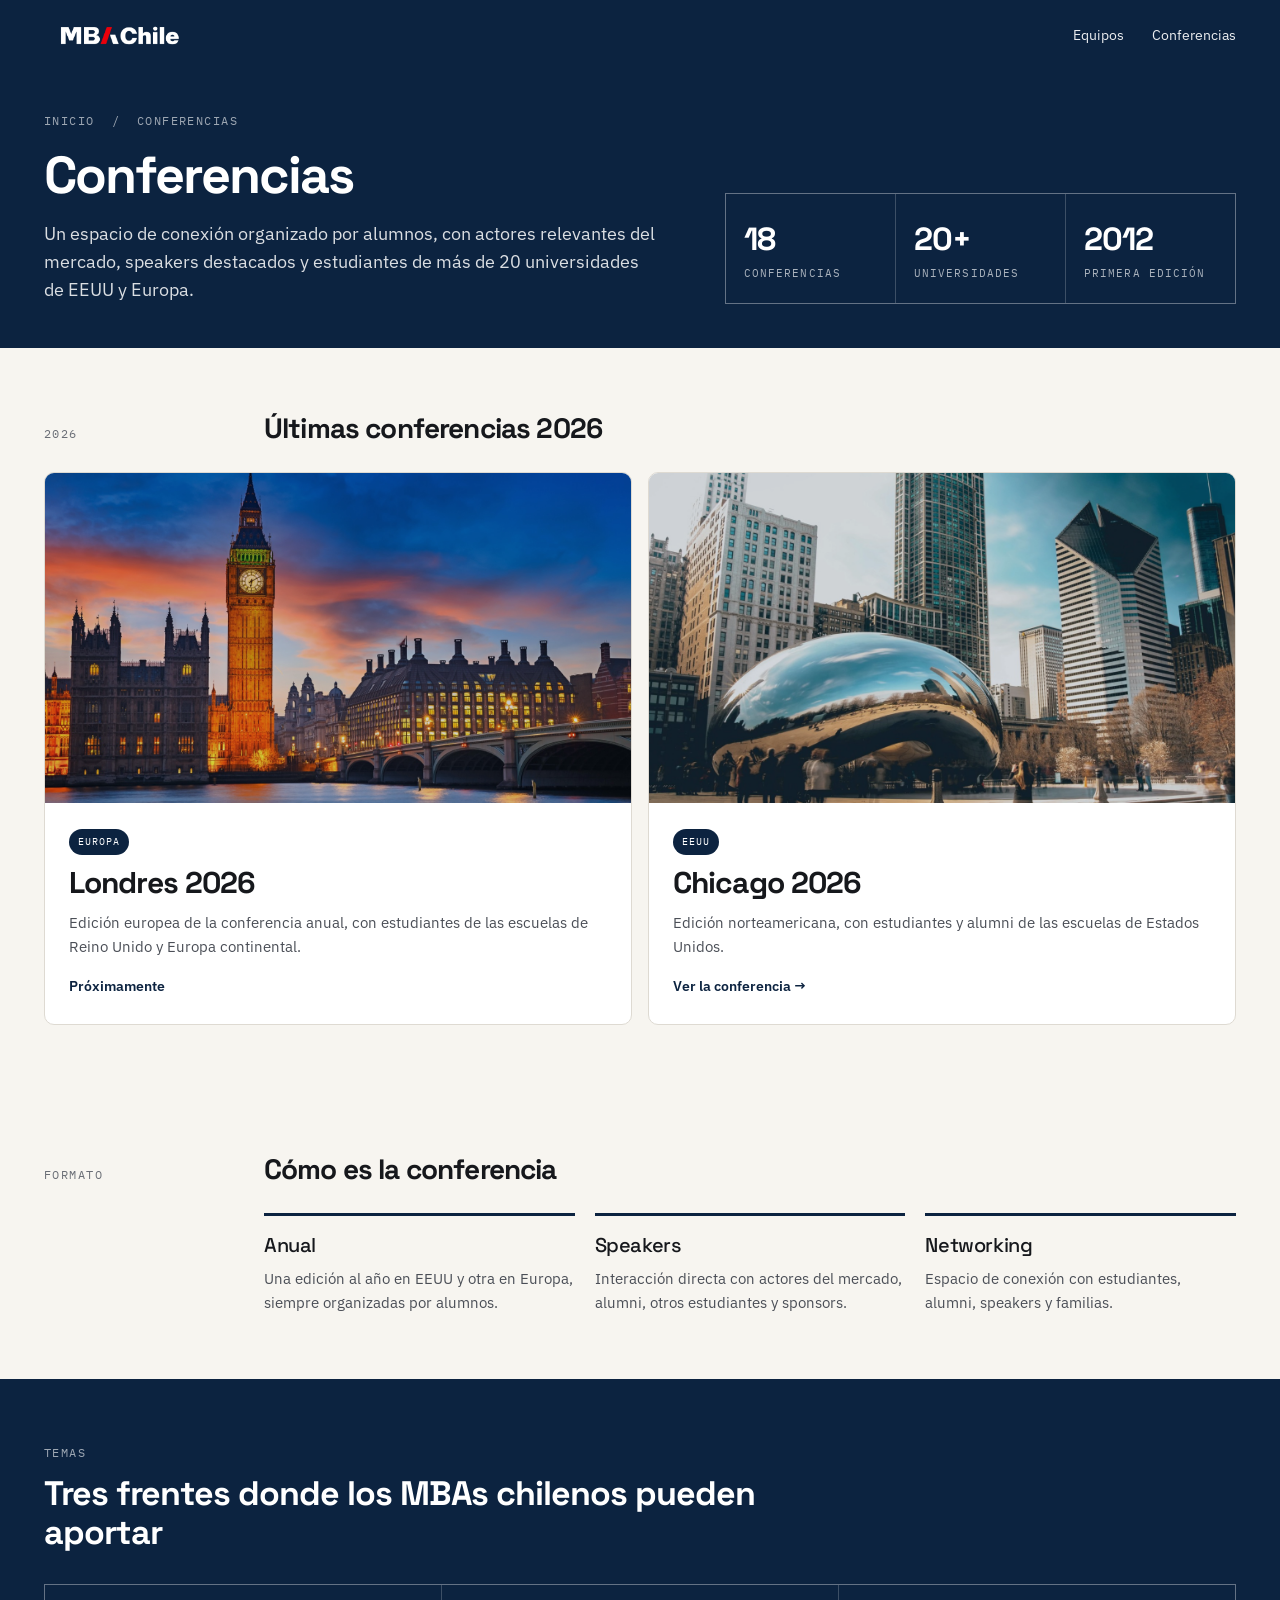
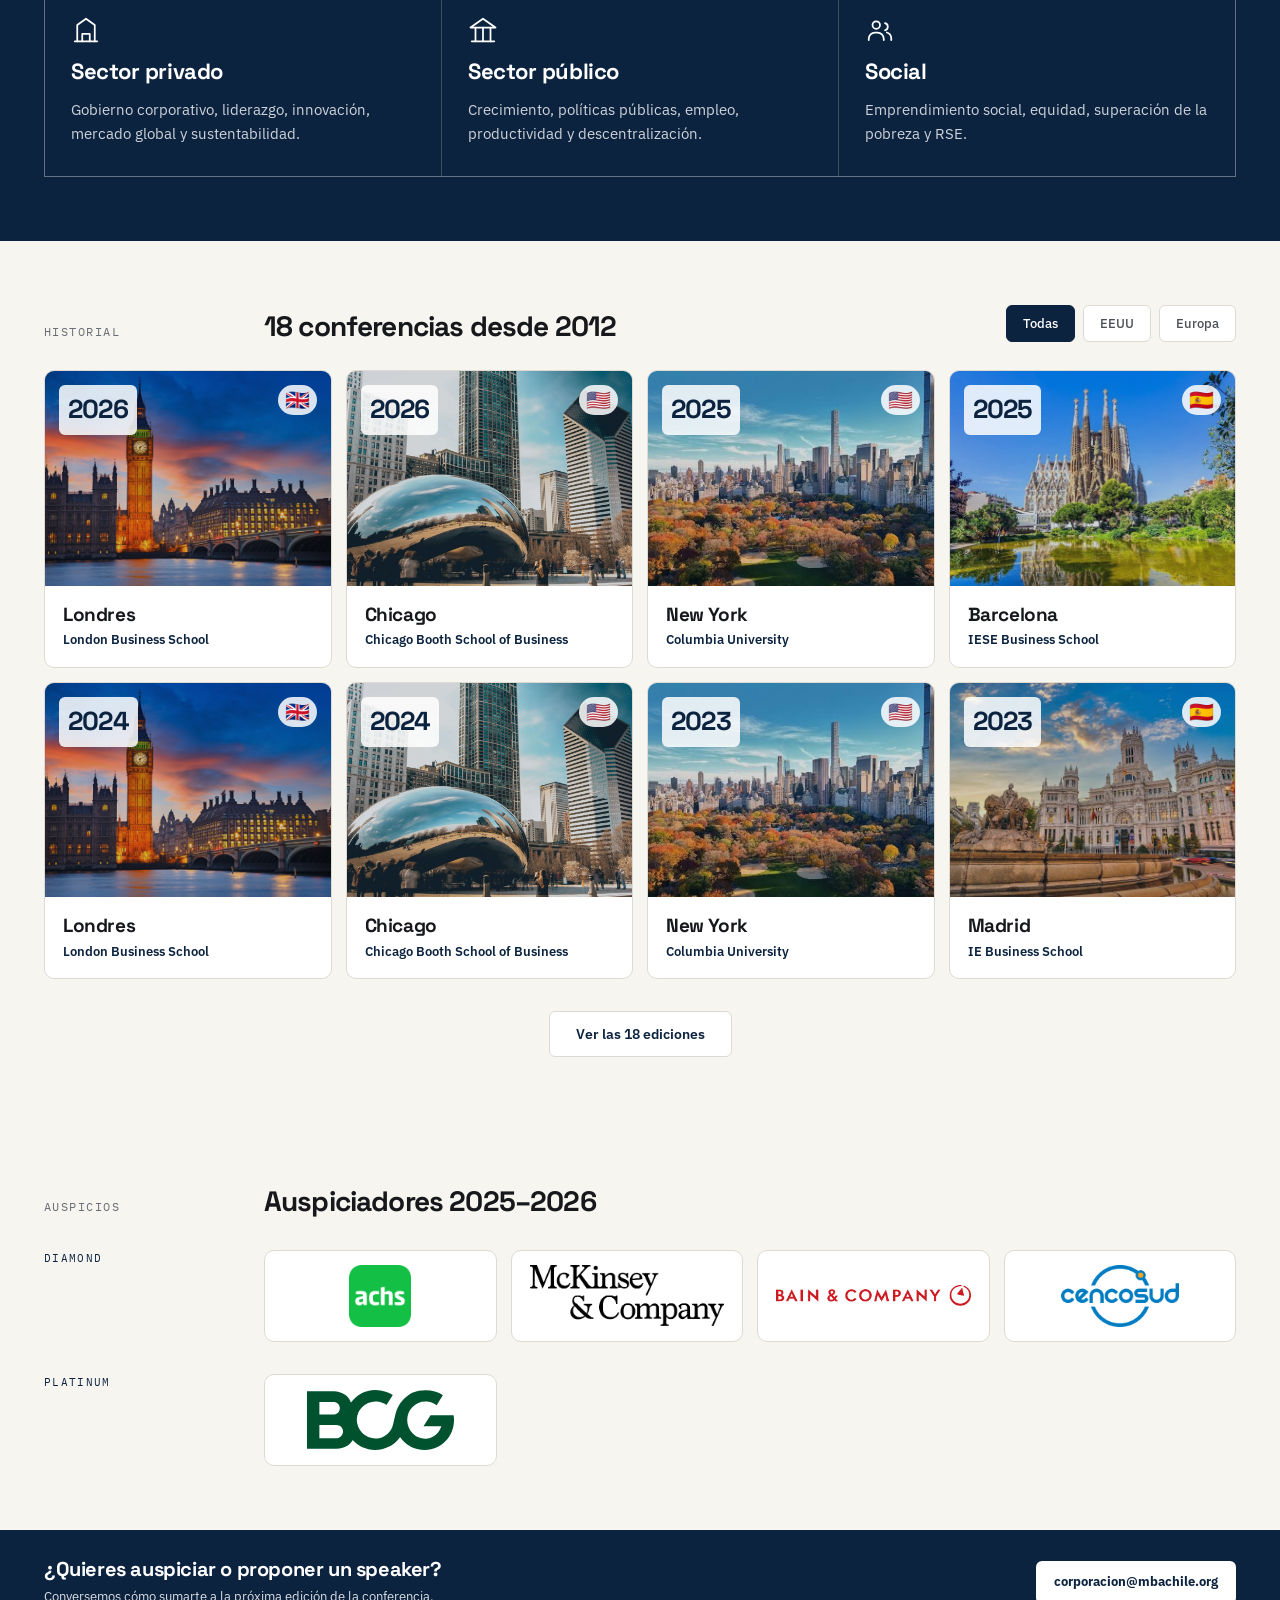
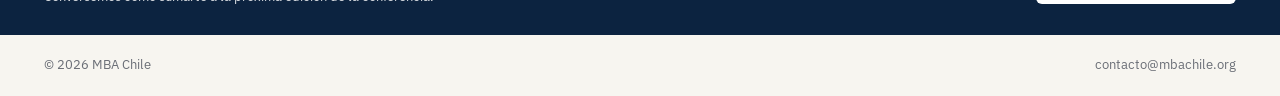
==== commit 91763a84: "Agrega la landing de Chicago 2026 con galería de fotos reales - Nueva página /conferencias/chicago-2" ====
--- a/conferencias/index.html
+++ b/conferencias/index.html
@@ -62,15 +62,15 @@
             </div>
           </div>
 
-          <div class="conf-latest-card">
+          <a href="/conferencias/chicago-2026" class="conf-latest-card">
             <div class="conf-latest-photo has-photo" style="background-image: url('../img/conferencias/chicago.jpg')"></div>
             <div class="conf-latest-body">
               <span class="conf-region-badge">EEUU</span>
               <h3>Chicago 2026</h3>
               <p>Edición norteamericana, con estudiantes y alumni de las escuelas de Estados Unidos.</p>
-              <span class="conf-cta-link">Próximamente</span>
-            </div>
-          </div>
+              <span class="conf-cta-link">Ver la conferencia →</span>
+            </div>
+          </a>
         </div>
       </section>
 
--- a/css/style.css
+++ b/css/style.css
@@ -1035,3 +1035,400 @@
 @media (max-width: 520px) {
   .conf-editions-grid { grid-template-columns: 1fr; }
 }
+
+/* ============================================================
+   CHICAGO 2026 — landing de conferencia (rojo de marca)
+   ============================================================ */
+.home-wrap {
+  --chi-rojo: #C8102E;
+  --chi-rojo-claro: #E8546B;
+  --chi-rosa: #F07A8C;
+}
+
+.chi-label-red { color: var(--chi-rojo); }
+
+/* ---- Hero ---- */
+.chi-hero {
+  position: relative;
+  background-color: var(--mba-azul);
+  background-image: repeating-linear-gradient(135deg, rgba(255,255,255,.05) 0 12px, transparent 12px 24px);
+  color: #fff;
+  padding: 52px var(--content-pad) 56px;
+  overflow: hidden;
+}
+
+.chi-ring {
+  position: absolute;
+  top: -120px;
+  right: -80px;
+  width: 460px;
+  height: 460px;
+  border: 60px solid rgba(200,16,46,.30);
+  border-radius: 100%;
+}
+
+.chi-hero-grid {
+  position: relative;
+  display: grid;
+  grid-template-columns: 1.15fr .85fr;
+  gap: 56px;
+  align-items: end;
+}
+
+.chi-hero-main {
+  display: flex;
+  flex-direction: column;
+  gap: 20px;
+}
+
+.chi-badge-row {
+  display: flex;
+  align-items: center;
+  gap: 12px;
+}
+
+.chi-badge {
+  font-family: 'IBM Plex Mono', monospace;
+  font-size: 11px;
+  letter-spacing: .12em;
+  text-transform: uppercase;
+  background: var(--chi-rojo);
+  color: #fff;
+  padding: 7px 12px;
+  border-radius: 100px;
+}
+
+.chi-flag { font-size: 20px; line-height: 1; }
+
+.chi-hero-main h1 {
+  margin: 0;
+  font-family: 'Space Grotesk', sans-serif;
+  font-weight: 700;
+  font-size: 76px;
+  line-height: .98;
+  letter-spacing: -.045em;
+}
+
+.chi-year-accent { color: var(--chi-rojo-claro); }
+
+.chi-hero-main p {
+  margin: 0;
+  font-size: 19px;
+  line-height: 1.55;
+  color: rgba(255,255,255,.85);
+  max-width: 54ch;
+}
+
+.chi-facts {
+  display: flex;
+  flex-direction: column;
+  gap: 1px;
+  background: rgba(255,255,255,.2);
+  border: 1px solid rgba(255,255,255,.2);
+}
+
+.chi-fact-row {
+  background: var(--mba-azul);
+  padding: 20px 22px;
+  display: flex;
+  justify-content: space-between;
+  align-items: baseline;
+  gap: 16px;
+}
+
+.chi-fact-contact { background: var(--chi-rojo); }
+
+.chi-fact-label {
+  font-family: 'IBM Plex Mono', monospace;
+  font-size: 11px;
+  letter-spacing: .1em;
+  text-transform: uppercase;
+  color: rgba(255,255,255,.65);
+}
+.chi-fact-contact .chi-fact-label { color: rgba(255,255,255,.85); }
+
+.chi-fact-value {
+  font-family: 'Space Grotesk', sans-serif;
+  font-size: 20px;
+  font-weight: 700;
+  letter-spacing: -.02em;
+  text-align: right;
+}
+.chi-fact-value-sm { font-size: 17px; }
+
+/* ---- La conferencia ---- */
+.chi-intro-text {
+  margin: 0;
+  font-family: 'Space Grotesk', sans-serif;
+  font-size: 17px;
+  line-height: 1.6;
+  letter-spacing: -.005em;
+  max-width: 72ch;
+  text-wrap: pretty;
+}
+
+.chi-pilares-red .home-pilar { border-top-color: var(--chi-rojo); }
+
+/* ---- Paneles ---- */
+.chi-panel-grid {
+  display: grid;
+  grid-template-columns: repeat(2, minmax(0,1fr));
+  gap: 14px;
+}
+
+.chi-panel-card {
+  background: #fff;
+  border: 1px solid var(--mba-borde);
+  border-radius: 10px;
+  padding: 26px 24px;
+  display: grid;
+  grid-template-columns: 46px 1fr;
+  gap: 18px;
+  align-items: start;
+}
+
+.chi-panel-num {
+  font-family: 'Space Grotesk', sans-serif;
+  font-weight: 700;
+  font-size: 26px;
+  letter-spacing: -.03em;
+  color: var(--chi-rojo);
+  line-height: 1;
+}
+
+.chi-panel-body {
+  display: flex;
+  flex-direction: column;
+  gap: 8px;
+}
+
+.chi-panel-body h3 {
+  margin: 0;
+  font-family: 'Space Grotesk', sans-serif;
+  font-size: 19px;
+  letter-spacing: -.02em;
+  line-height: 1.25;
+}
+
+.chi-panel-rule {
+  height: 2px;
+  width: 32px;
+  background: var(--chi-rojo);
+}
+
+.chi-panel-body p {
+  margin: 0;
+  font-size: 14px;
+  line-height: 1.6;
+  color: var(--mba-tinta-media);
+}
+
+/* ---- Galería ---- */
+.chi-gallery {
+  background: var(--mba-azul);
+  padding: 64px var(--content-pad);
+  display: flex;
+  flex-direction: column;
+  gap: 28px;
+  color: #fff;
+}
+
+.chi-gallery-head {
+  display: flex;
+  align-items: flex-end;
+  justify-content: space-between;
+  gap: 24px;
+  flex-wrap: wrap;
+}
+
+.chi-gallery-heading {
+  display: flex;
+  flex-direction: column;
+  gap: 10px;
+}
+
+.chi-gallery-label {
+  font-family: 'IBM Plex Mono', monospace;
+  font-size: 12px;
+  letter-spacing: .12em;
+  text-transform: uppercase;
+  color: var(--chi-rosa);
+}
+
+.chi-gallery-title { font-size: 34px; color: #fff; }
+
+.chi-gallery-controls { display: flex; gap: 10px; }
+
+.chi-circle-btn {
+  width: 44px;
+  height: 44px;
+  border-radius: 100px;
+  cursor: pointer;
+  font-size: 16px;
+  color: #fff;
+  font-family: 'IBM Plex Sans', sans-serif;
+}
+
+.chi-circle-btn-prev {
+  border: 1px solid rgba(255,255,255,.35);
+  background: transparent;
+}
+
+.chi-circle-btn-next {
+  border: 1px solid var(--chi-rojo);
+  background: var(--chi-rojo);
+}
+
+.chi-gallery-body {
+  display: grid;
+  grid-template-columns: 1.6fr 1fr;
+  gap: 16px;
+  align-items: stretch;
+}
+
+.chi-gallery-main { position: relative; }
+
+.chi-slide {
+  position: relative;
+  aspect-ratio: 16 / 10;
+  border-radius: 10px;
+  overflow: hidden;
+  background-color: #16345C;
+  background-image: repeating-linear-gradient(135deg, rgba(255,255,255,.07) 0 12px, transparent 12px 24px);
+  background-position: center;
+  background-size: cover;
+  display: flex;
+  align-items: flex-end;
+}
+.chi-slide[hidden] { display: none; }
+
+.chi-slide-overlay {
+  width: 100%;
+  padding: 28px;
+  background: linear-gradient(180deg, rgba(12,35,64,0) 0%, rgba(12,35,64,.9) 100%);
+  display: flex;
+  flex-direction: column;
+  gap: 6px;
+}
+
+.chi-slide-meta {
+  font-family: 'IBM Plex Mono', monospace;
+  font-size: 11px;
+  letter-spacing: .1em;
+  text-transform: uppercase;
+  color: var(--chi-rosa);
+}
+
+.chi-slide-overlay h3 {
+  margin: 0;
+  font-family: 'Space Grotesk', sans-serif;
+  font-weight: 700;
+  font-size: 26px;
+  letter-spacing: -.025em;
+  color: #fff;
+}
+
+.chi-gallery-side {
+  display: grid;
+  grid-template-rows: repeat(2, minmax(0,1fr));
+  gap: 16px;
+}
+
+.chi-thumb {
+  position: relative;
+  border: 0;
+  padding: 0;
+  cursor: pointer;
+  border-radius: 10px;
+  overflow: hidden;
+  background-color: #16345C;
+  background-image: repeating-linear-gradient(135deg, rgba(255,255,255,.07) 0 12px, transparent 12px 24px);
+  background-position: center;
+  background-size: cover;
+  display: flex;
+  align-items: flex-end;
+  min-height: 120px;
+  opacity: .9;
+  transition: opacity .2s ease;
+}
+.chi-thumb:hover { opacity: 1; }
+
+.chi-thumb-overlay {
+  width: 100%;
+  padding: 16px;
+  background: linear-gradient(180deg, rgba(12,35,64,0) 0%, rgba(12,35,64,.88) 100%);
+  text-align: left;
+}
+
+.chi-thumb-overlay span {
+  font-family: 'Space Grotesk', sans-serif;
+  font-weight: 700;
+  font-size: 15px;
+  letter-spacing: -.02em;
+  color: #fff;
+}
+
+.chi-gallery-dots { display: flex; gap: 8px; }
+
+.chi-dot {
+  flex: 1;
+  height: 4px;
+  border: 0;
+  padding: 0;
+  border-radius: 100px;
+  cursor: pointer;
+  background: rgba(255,255,255,.25);
+}
+.chi-dot.is-active { background: var(--chi-rojo); }
+
+/* ---- CTA de cierre ---- */
+.chi-cta {
+  background: var(--chi-rojo);
+  color: #fff;
+  padding: 56px var(--content-pad);
+  display: grid;
+  grid-template-columns: 1fr auto;
+  gap: 40px;
+  align-items: center;
+}
+
+.chi-cta h2 {
+  margin: 0 0 10px;
+  font-family: 'Space Grotesk', sans-serif;
+  font-weight: 700;
+  font-size: 32px;
+  letter-spacing: -.03em;
+}
+
+.chi-cta p {
+  margin: 0;
+  font-size: 16px;
+  color: rgba(255,255,255,.9);
+}
+
+.chi-cta a.chi-cta-btn {
+  background: #fff;
+  color: var(--chi-rojo);
+  font-weight: 700;
+  font-size: 15px;
+  padding: 15px 26px;
+  border-radius: 6px;
+  white-space: nowrap;
+}
+
+/* ---- Responsive ---- */
+@media (max-width: 900px) {
+  .chi-hero-grid { grid-template-columns: 1fr; align-items: start; }
+  .chi-gallery-body { grid-template-columns: 1fr; }
+  .chi-gallery-side { grid-template-columns: repeat(2, 1fr); grid-template-rows: none; }
+  .chi-cta { grid-template-columns: 1fr; }
+}
+
+@media (max-width: 800px) {
+  .chi-panel-grid { grid-template-columns: 1fr; }
+}
+
+@media (max-width: 700px) {
+  .chi-hero-main h1 { font-size: clamp(44px, 10vw, 76px); }
+  .chi-ring { width: 260px; height: 260px; border-width: 36px; top: -70px; right: -60px; }
+}
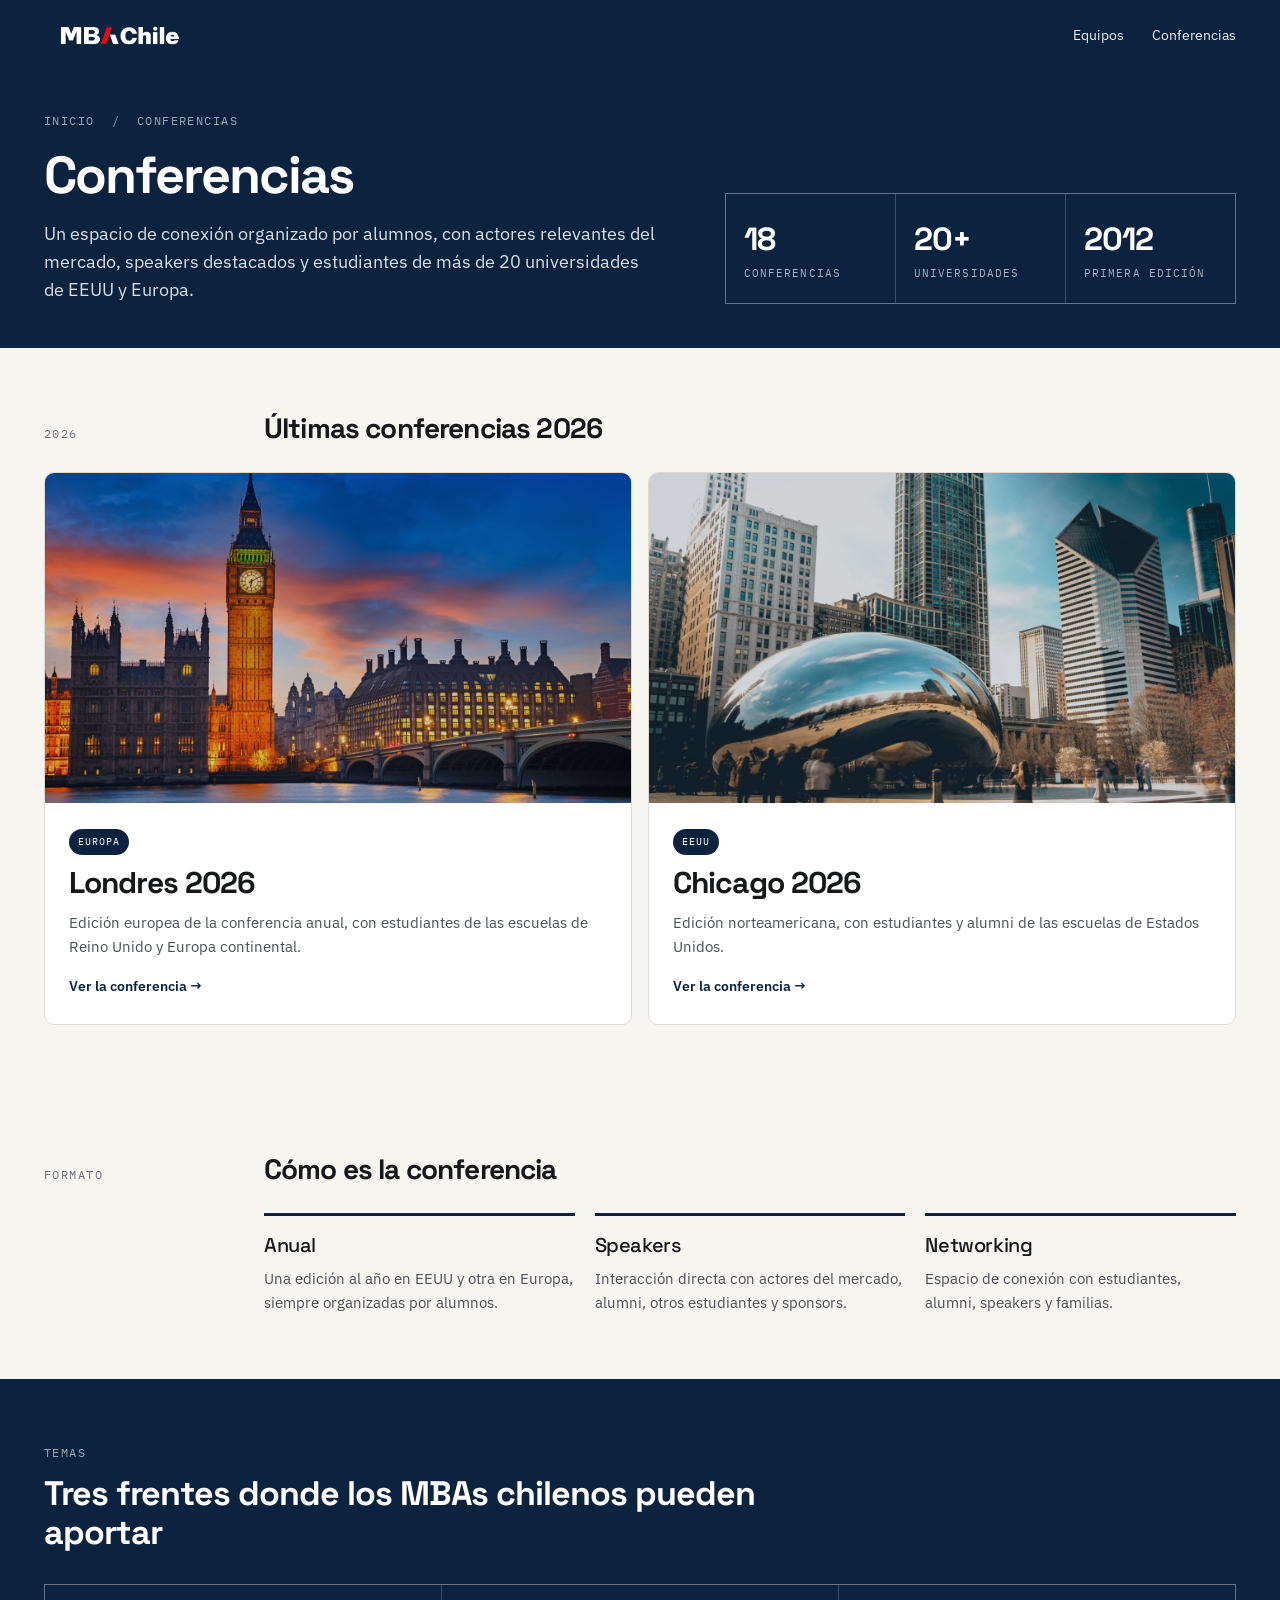
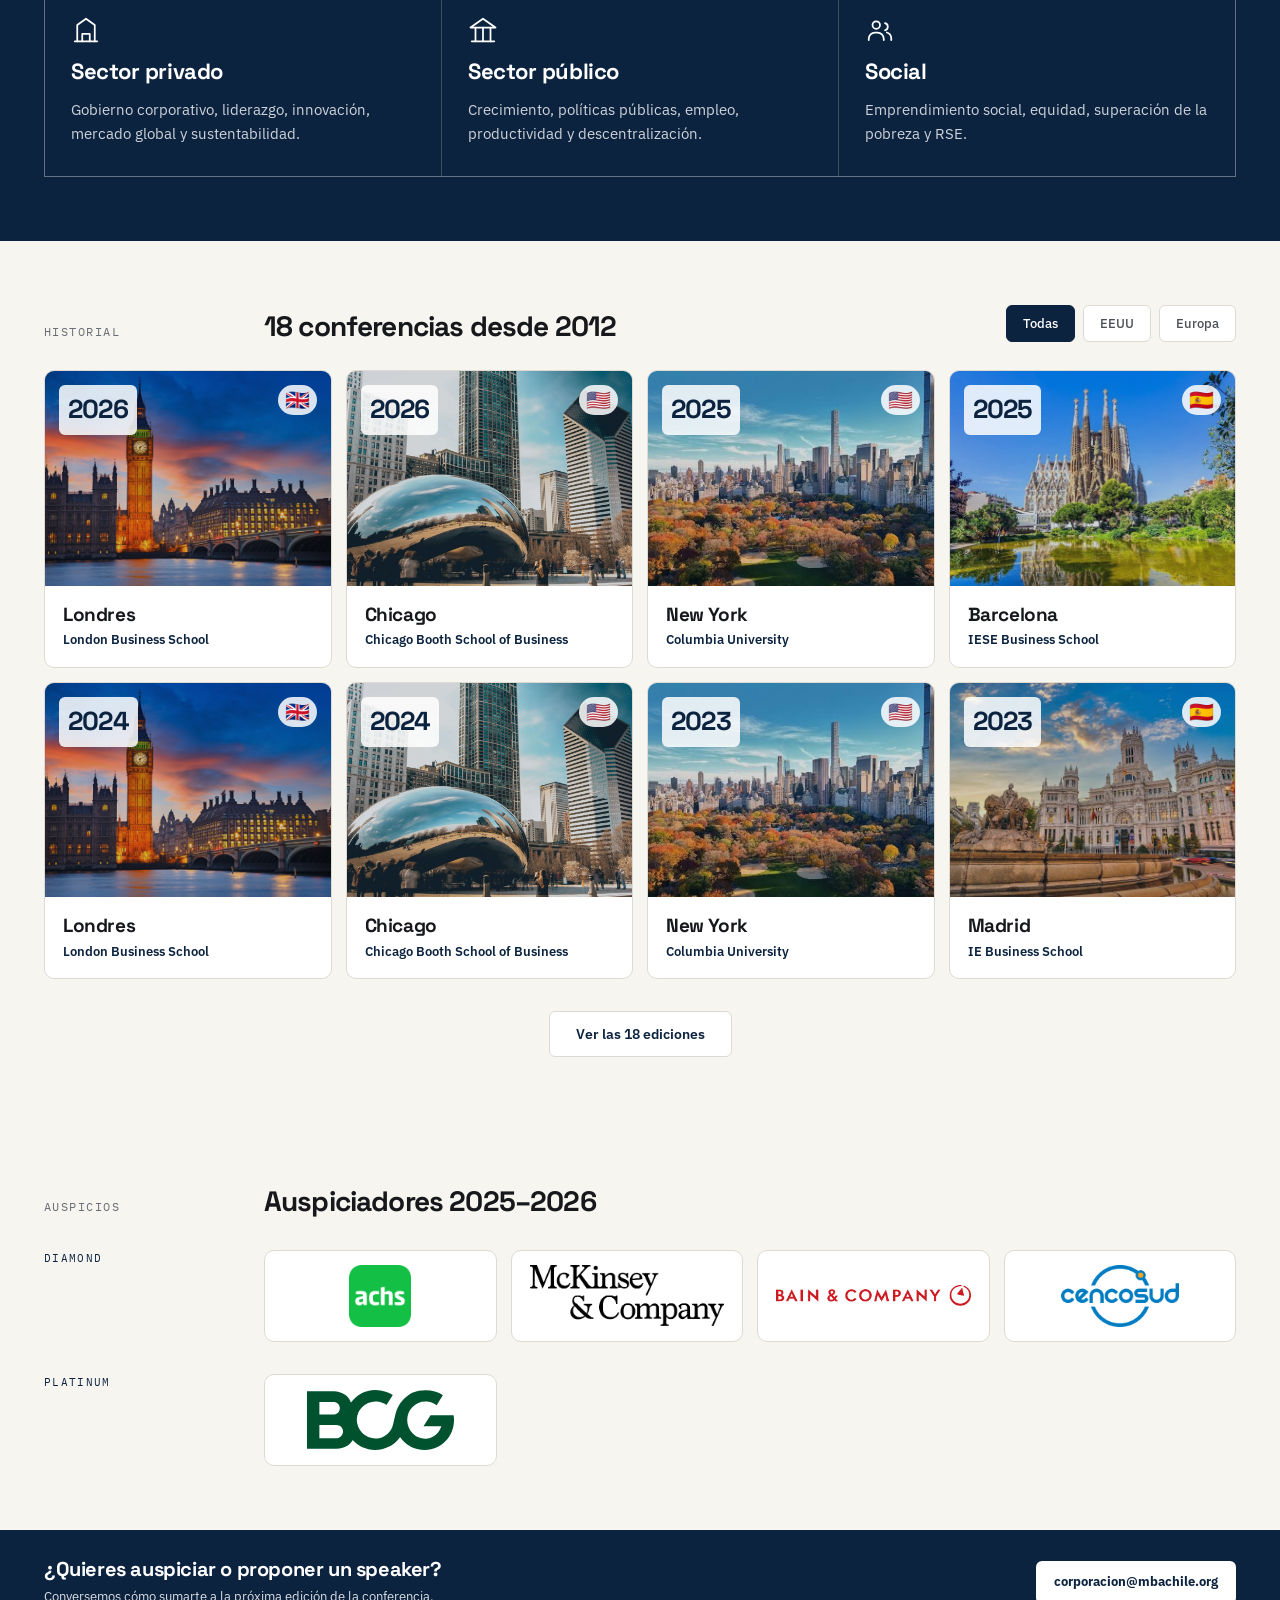
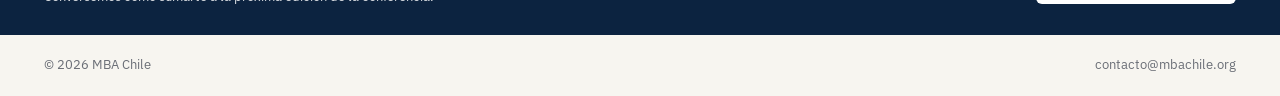
==== commit d0b840ac: "Agrega la landing de Londres 2026 - Nueva página /conferencias/londres-2026, clon estructural de   C" ====
--- a/conferencias/index.html
+++ b/conferencias/index.html
@@ -52,15 +52,15 @@
         </div>
 
         <div class="conf-latest-grid">
-          <div class="conf-latest-card">
+          <a href="/conferencias/londres-2026" class="conf-latest-card">
             <div class="conf-latest-photo has-photo" style="background-image: url('../img/conferencias/londres.jpg')"></div>
             <div class="conf-latest-body">
               <span class="conf-region-badge">EUROPA</span>
               <h3>Londres 2026</h3>
               <p>Edición europea de la conferencia anual, con estudiantes de las escuelas de Reino Unido y Europa continental.</p>
-              <span class="conf-cta-link">Próximamente</span>
-            </div>
-          </div>
+              <span class="conf-cta-link">Ver la conferencia →</span>
+            </div>
+          </a>
 
           <a href="/conferencias/chicago-2026" class="conf-latest-card">
             <div class="conf-latest-photo has-photo" style="background-image: url('../img/conferencias/chicago.jpg')"></div>
--- a/css/style.css
+++ b/css/style.css
@@ -1432,3 +1432,92 @@
   .chi-hero-main h1 { font-size: clamp(44px, 10vw, 76px); }
   .chi-ring { width: 260px; height: 260px; border-width: 36px; top: -70px; right: -60px; }
 }
+
+/* ============================================================
+   LONDRES 2026 — programa por jornada
+   ============================================================ */
+.lon-day-label {
+  display: flex;
+  flex-direction: column;
+  gap: 6px;
+  position: sticky;
+  top: 24px;
+}
+
+.lon-day-date {
+  font-family: 'Space Grotesk', sans-serif;
+  font-weight: 700;
+  font-size: 22px;
+  letter-spacing: -.03em;
+  color: var(--chi-rojo, #C8102E);
+  line-height: 1.1;
+}
+
+.lon-day-place {
+  font-family: 'IBM Plex Mono', monospace;
+  font-size: 11px;
+  letter-spacing: .08em;
+  text-transform: uppercase;
+  color: var(--mba-tinta-suave, #6A6E76);
+}
+
+.lon-day-table {
+  background: #fff;
+  border: 1px solid var(--mba-borde, #DEDAD2);
+  border-radius: 10px;
+  overflow: hidden;
+}
+
+.lon-block {
+  display: grid;
+  grid-template-columns: 116px 1fr;
+  gap: 24px;
+  padding: 18px 24px;
+  border-bottom: 1px solid #F0EDE7;
+  align-items: start;
+}
+.lon-block:last-child { border-bottom: 0; }
+
+.lon-block-time {
+  font-family: 'IBM Plex Mono', monospace;
+  font-size: 13px;
+  letter-spacing: .02em;
+  color: var(--chi-rojo, #C8102E);
+  font-weight: 500;
+  padding-top: 2px;
+}
+
+.lon-block-body {
+  display: flex;
+  flex-direction: column;
+  gap: 6px;
+}
+
+.lon-block-body h3 {
+  margin: 0;
+  font-family: 'Space Grotesk', sans-serif;
+  font-size: 17px;
+  font-weight: 700;
+  letter-spacing: -.02em;
+  line-height: 1.3;
+  color: var(--mba-tinta, #16181C);
+}
+
+.lon-block-body p {
+  margin: 0;
+  font-size: 14px;
+  line-height: 1.55;
+  color: var(--mba-tinta-media, #4B4F57);
+}
+
+.lon-block-pause { background: #FBFAF7; }
+.lon-block-pause .lon-block-time { color: #9A9690; }
+.lon-block-pause .lon-block-body h3 { font-size: 15px; font-weight: 500; color: var(--mba-tinta-suave, #6A6E76); }
+
+@media (max-width: 900px) {
+  .lon-day-label { position: static; }
+}
+
+@media (max-width: 600px) {
+  .lon-block { grid-template-columns: 1fr; gap: 6px; }
+}
